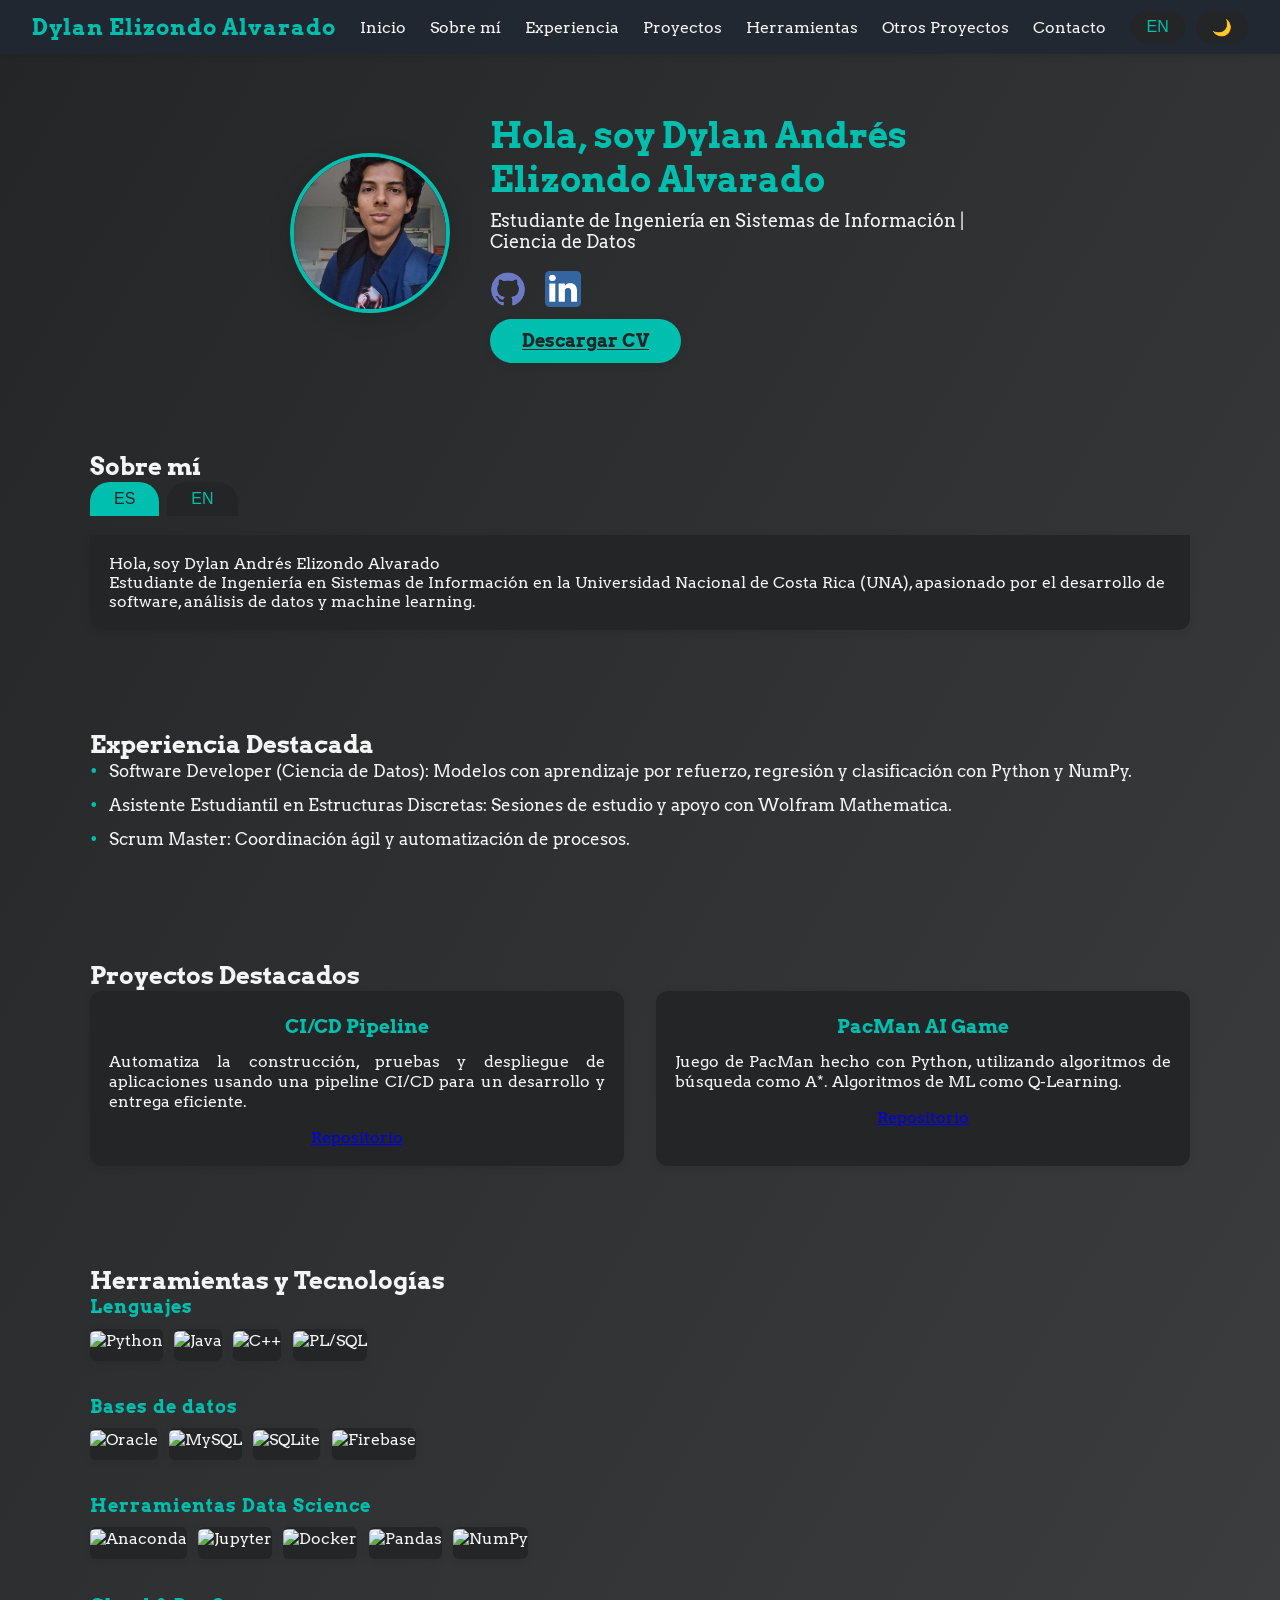
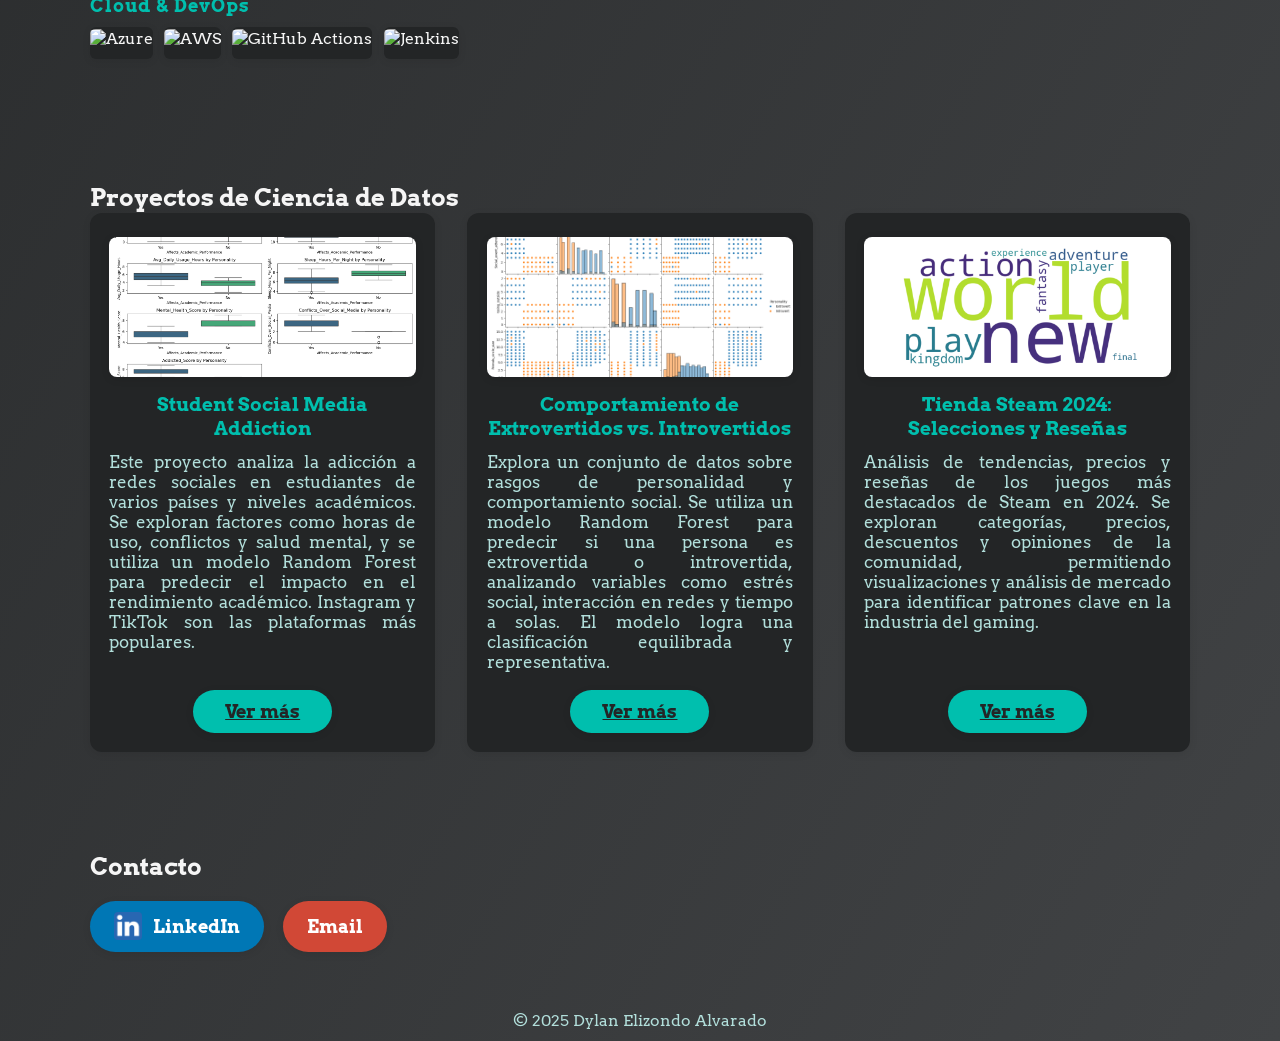
==== page/index.html @ ef10e36e "portafolio DS" ====
<!DOCTYPE html>
<html lang="es">
<head>
  <meta charset="UTF-8">
  <meta name="viewport" content="width=device-width, initial-scale=1.0">
  <title>Dylan Elizondo | Data Science Portfolio</title>
  <link rel="stylesheet" href="./src/styles/styles.css">
  <link rel="icon" type="image/png" href="src/images/pag_icon.png">
  <link href="https://fonts.googleapis.com/css?family=Arvo:400,700&display=swap" rel="stylesheet">
  <!-- Animaciones y modo oscuro -->
</head>
<body>
  <!-- Barra de navegación sticky -->
  <nav class="navbar">
    <div class="navbar__logo">Dylan Elizondo Alvarado</div>
    <button class="navbar__burger" id="navbar-burger" aria-label="Menú"><span></span><span></span><span></span></button>
    <ul class="navbar__links">
      <li><a href="#home" class="nav-link" data-es="Inicio" data-en="Home">Inicio</a></li>
      <li><a href="#about" class="nav-link" data-es="Sobre mí" data-en="About Me">Sobre mí</a></li>
      <li><a href="#experience" class="nav-link" data-es="Experiencia" data-en="Experience">Experiencia</a></li>
      <li><a href="#projects" class="nav-link" data-es="Proyectos" data-en="Projects">Proyectos</a></li>
      <li><a href="#tools" class="nav-link" data-es="Herramientas" data-en="Tools">Herramientas</a></li>
      <li><a href="#more-projects" class="nav-link" data-es="Otros Proyectos" data-en="More Projects">Otros Proyectos</a></li>
      <li><a href="#contact" class="nav-link" data-es="Contacto" data-en="Contact">Contacto</a></li>
    </ul>
    <div class="navbar__actions">
      <button id="lang-toggle" aria-label="Cambiar idioma">EN</button>
      <button id="darkmode-toggle" aria-label="Modo oscuro"><span id="darkmode-icon">🌙</span></button>
    </div>
  </nav>

  <!-- Sección Inicio -->
  <section id="home" class="section home-section">
    <div class="home-content">
      <img src="src/images/photo.jpg" alt="Foto de perfil" class="profile-img">
      <div class="home-text">
        <h1 class="typed-title" data-es="Hola, soy Dylan Andrés Elizondo Alvarado" data-en="Hi, I'm Dylan Andrés Elizondo Alvarado">Hola, soy Dylan Andrés Elizondo Alvarado</h1>
        <p class="subtitle" data-es="Estudiante de Ingeniería en Sistemas de Información | Ciencia de Datos" data-en="Information Systems Engineering Student | Data Science">Estudiante de Ingeniería en Sistemas de Información | Ciencia de Datos</p>
        <div class="social-links">
          <a href="https://github.com/Dylalva" target="_blank"><img src="src/images/github.png" alt="GitHub"></a>
          <a href="https://www.linkedin.com/in/dylan-elizondo-alvarado-148867324" target="_blank"><img src="src/images/linkedin.png" alt="LinkedIn"></a>
        </div>
        <a href="src/CV_Dylan_Elizondo_ES.pdf" id="cv-btn" class="button main-cta" data-es="Descargar CV" data-en="Download CV" download>Descargar CV</a>
      </div>
    </div>
  </section>

  <!-- Sección Sobre mí con tabs multilenguaje -->
  <section id="about" class="section about-section">
    <h2 data-es="Sobre mí" data-en="About Me">Sobre mí</h2>
    <div class="tabs">
      <button class="tab-btn active" data-lang="es">ES</button>
      <button class="tab-btn" data-lang="en">EN</button>
    </div>
    <div class="tab-content">
      <div class="tab-pane active" data-lang="es">
        <p>Hola, soy Dylan Andrés Elizondo Alvarado<br>
        Estudiante de Ingeniería en Sistemas de Información en la Universidad Nacional de Costa Rica (UNA), apasionado por el desarrollo de software, análisis de datos y machine learning.</p>
      </div>
      <div class="tab-pane" data-lang="en">
        <p>Hi, I'm Dylan Andrés Elizondo Alvarado<br>
        Information Systems Engineering student at the National University of Costa Rica (UNA), passionate about software development, data analysis, and machine learning.</p>
      </div>
    </div>
  </section>

  <!-- Sección Experiencia Destacada -->
  <section id="experience" class="section experience-section">
    <h2 data-es="Experiencia Destacada" data-en="Featured Experience">Experiencia Destacada</h2>
    <ul class="experience-list">
      <li data-es="Software Developer (Ciencia de Datos): Modelos con aprendizaje por refuerzo, regresión y clasificación con Python y NumPy." data-en="Software Developer (Data Science focus): Models with reinforcement learning, regression, and classification using Python and NumPy.">Software Developer (Ciencia de Datos): Modelos con aprendizaje por refuerzo, regresión y clasificación con Python y NumPy.</li>
      <li data-es="Asistente Estudiantil en Estructuras Discretas: Sesiones de estudio y apoyo con Wolfram Mathematica." data-en="Student Assistant in Discrete Structures: Study sessions and support with Wolfram Mathematica.">Asistente Estudiantil en Estructuras Discretas: Sesiones de estudio y apoyo con Wolfram Mathematica.</li>
      <li data-es="Scrum Master: Coordinación ágil y automatización de procesos." data-en="Scrum Master: Agile coordination and process automation.">Scrum Master: Coordinación ágil y automatización de procesos.</li>
    </ul>
  </section>

  <!-- Sección Proyectos Destacados -->
  <section id="projects" class="section projects-section">
    <h2 data-es="Proyectos Destacados" data-en="Featured Projects">Proyectos Destacados</h2>
    <div class="projects-grid">
      <div class="project-card">
        <h3>CI/CD Pipeline</h3>
        <p data-es="Automatiza la construcción, pruebas y despliegue de aplicaciones usando una pipeline CI/CD para un desarrollo y entrega eficiente." data-en="Automates building, testing, and deploying applications using a CI/CD pipeline for streamlined development and delivery.">Automatiza la construcción, pruebas y despliegue de aplicaciones usando una pipeline CI/CD para un desarrollo y entrega eficiente.</p>
        <a href="https://github.com/Dylalva/Project-CI-CD-Pipeline" target="_blank">Repositorio</a>
      </div>
      <div class="project-card">
        <h3>PacMan AI Game</h3>
        <p data-es="Juego de PacMan hecho con Python, utilizando algoritmos de búsqueda como A*. Algoritmos de ML como Q-Learning." data-en="PacMan game made with Python, using search algorithms like A*. ML algorithms such as Q-Learning.">Juego de PacMan hecho con Python, utilizando algoritmos de búsqueda como A*. Algoritmos de ML como Q-Learning.</p>
        <a href="https://github.com/Dylalva/PacMan" target="_blank">Repositorio</a>
      </div>
    </div>
  </section>

  <!-- Sección Herramientas y Tecnologías -->
  <section id="tools" class="section tools-section">
    <h2 data-es="Herramientas y Tecnologías" data-en="Tools & Technologies">Herramientas y Tecnologías</h2>
    <div class="tools-icons-grid">
      <div class="tools-group">
        <h3>Lenguajes</h3>
        <div class="badges-row">
          <img src="https://img.shields.io/badge/Python-3776AB?style=for-the-badge&logo=python&logoColor=white" alt="Python">
          <img src="https://img.shields.io/badge/Java-007396?style=for-the-badge&logo=java&logoColor=white" alt="Java">
          <img src="https://img.shields.io/badge/C++-00599C?style=for-the-badge&logo=c%2B%2B&logoColor=white" alt="C++">
          <img src="https://img.shields.io/badge/PL--SQL-003B57?style=for-the-badge&logo=oracle&logoColor=white" alt="PL/SQL">
        </div>
      </div>
      <div class="tools-group">
        <h3>Bases de datos</h3>
        <div class="badges-row">
          <img src="https://img.shields.io/badge/Oracle-F80000?style=for-the-badge&logo=oracle&logoColor=white" alt="Oracle">
          <img src="https://img.shields.io/badge/MySQL-4479A1?style=for-the-badge&logo=mysql&logoColor=white" alt="MySQL">
          <img src="https://img.shields.io/badge/SQLite-003B57?style=for-the-badge&logo=sqlite&logoColor=white" alt="SQLite">
          <img src="https://img.shields.io/badge/Firebase-FFCA28?style=for-the-badge&logo=firebase&logoColor=black" alt="Firebase">
        </div>
      </div>
      <div class="tools-group">
        <h3>Herramientas Data Science</h3>
        <div class="badges-row">
          <img src="https://img.shields.io/badge/Anaconda-44A833?style=for-the-badge&logo=anaconda&logoColor=white" alt="Anaconda">
          <img src="https://img.shields.io/badge/Jupyter-F37626?style=for-the-badge&logo=jupyter&logoColor=white" alt="Jupyter">
          <img src="https://img.shields.io/badge/Docker-2496ED?style=for-the-badge&logo=docker&logoColor=white" alt="Docker">
          <img src="https://img.shields.io/badge/Pandas-150458?style=for-the-badge&logo=pandas&logoColor=white" alt="Pandas">
          <img src="https://img.shields.io/badge/NumPy-013243?style=for-the-badge&logo=numpy&logoColor=white" alt="NumPy">
        </div>
      </div>
      <div class="tools-group">
        <h3>Cloud & DevOps</h3>
        <div class="badges-row">
          <img src="https://img.shields.io/badge/Azure-0078D7?style=for-the-badge&logo=microsoft-azure&logoColor=white" alt="Azure">
          <img src="https://img.shields.io/badge/AWS-232F3E?style=for-the-badge&logo=amazon-aws&logoColor=white" alt="AWS">
          <img src="https://img.shields.io/badge/GitHub_Actions-2088FF?style=for-the-badge&logo=github-actions&logoColor=white" alt="GitHub Actions">
          <img src="https://img.shields.io/badge/Jenkins-D24939?style=for-the-badge&logo=jenkins&logoColor=white" alt="Jenkins">
        </div>
      </div>
    </div>
  </section>

  <!-- Sección Otros Proyectos -->
  <section id="more-projects" class="section more-projects-section">
    <h2 data-es="Proyectos de Ciencia de Datos" data-en="Data Science Projects">Proyectos de Ciencia de Datos</h2>
    <div class="projects-grid">
      <div class="project-card">
        <img src="./figures/Student-Media.png" alt="Student Social Media Addiction" class="project-cover">
        <h3>Student Social Media Addiction</h3>
        <p data-es="Este proyecto analiza la adicción a redes sociales en estudiantes de varios países y niveles académicos. Se exploran factores como horas de uso, conflictos y salud mental, y se utiliza un modelo Random Forest para predecir el impacto en el rendimiento académico. Instagram y TikTok son las plataformas más populares." data-en="This project analyzes social media addiction among students from various countries and academic levels. Factors such as usage hours, conflicts, and mental health are explored, and a Random Forest model is used to predict academic performance impact. Instagram and TikTok are the most popular platforms.">Este proyecto analiza la adicción a redes sociales en estudiantes de varios países y niveles académicos. Se exploran factores como horas de uso, conflictos y salud mental, y se utiliza un modelo Random Forest para predecir el impacto en el rendimiento académico. Instagram y TikTok son las plataformas más populares.</p>
        <a href="./analisis/001-StudentSocialMedia.html" class="button main-cta" data-es="Ver más" data-en="See more">Ver más</a>
      </div>
      <div class="project-card">
        <img src="./figures/Human-Personanility.png" alt="Extrovertidos vs. Introvertidos" class="project-cover">
        <h3>Comportamiento de Extrovertidos vs. Introvertidos</h3>
        <p data-es="Explora un conjunto de datos sobre rasgos de personalidad y comportamiento social. Se utiliza un modelo Random Forest para predecir si una persona es extrovertida o introvertida, analizando variables como estrés social, interacción en redes y tiempo a solas. El modelo logra una clasificación equilibrada y representativa." data-en="Explore a dataset on personality traits and social behavior. A Random Forest model predicts whether a person is extroverted or introverted, analyzing variables such as social stress, network interaction, and time alone. The model achieves balanced and representative classification.">Explora un conjunto de datos sobre rasgos de personalidad y comportamiento social. Se utiliza un modelo Random Forest para predecir si una persona es extrovertida o introvertida, analizando variables como estrés social, interacción en redes y tiempo a solas. El modelo logra una clasificación equilibrada y representativa.</p>
        <a href="./analisis/Human-Personality.html" class="button main-cta" data-es="Ver más" data-en="See more">Ver más</a>
      </div>
      <div class="project-card">
        <img src="./figures/Steam.png" alt="Steam 2024" class="project-cover">
        <h3>Tienda Steam 2024: Selecciones y Reseñas</h3>
        <p data-es="Análisis de tendencias, precios y reseñas de los juegos más destacados de Steam en 2024. Se exploran categorías, precios, descuentos y opiniones de la comunidad, permitiendo visualizaciones y análisis de mercado para identificar patrones clave en la industria del gaming." data-en="Analysis of trends, prices, and reviews of the most prominent Steam games in 2024. Categories, prices, discounts, and community opinions are explored, enabling visualizations and market analysis to identify key patterns in the gaming industry.">Análisis de tendencias, precios y reseñas de los juegos más destacados de Steam en 2024. Se exploran categorías, precios, descuentos y opiniones de la comunidad, permitiendo visualizaciones y análisis de mercado para identificar patrones clave en la industria del gaming.</p>
        <a href="./analisis/Steam-Store.html" class="button main-cta" data-es="Ver más" data-en="See more">Ver más</a>
      </div>
    </div>
  </section>

  <!-- Sección Contacto -->
  <section id="contact" class="section contact-section">
    <h2 data-es="Contacto" data-en="Contact">Contacto</h2>
    <div class="contact-badges">
      <a href="https://www.linkedin.com/in/dylan-elizondo-alvarado-148867324" target="_blank" class="contact-badge linkedin">
        <img src="src/images/linkedin.png" alt="LinkedIn">LinkedIn
      </a>
      <a href="mailto:dylalva1933@gmail.com" class="contact-badge email">
        Email
      </a>
    </div>
  </section>

  <footer class="footer">
    <span>&copy; 2025 Dylan Elizondo Alvarado</span>
  </footer>

  <!-- Scripts para multilenguaje, modo oscuro y animaciones -->
  <script src="index.js"></script>
</body>
</html>
---- page/src/styles/styles.css ----
/*
  styles.css - Estilos modernos, responsive, modo oscuro y animaciones suaves para portafolio profesional
  Autor: Dylan Elizondo
*/

/* Reset y fuentes */
* {
  margin: 0;
  padding: 0;
  box-sizing: border-box;
}
html {
  scroll-behavior: smooth;
}
body {
  font-family: 'Arvo', sans-serif;
  background: linear-gradient(120deg, #232526 0%, #414345 100%);
  color: #f5f5f5;
  min-height: 100vh;
  transition: background 0.5s, color 0.5s;
}

/* --- Modo oscuro --- */
body.darkmode {
  background: linear-gradient(120deg, #18191a 0%, #232526 100%);
  color: #e0e0e0;
}

/* Navbar sticky */
.navbar {
  position: sticky;
  top: 0;
  z-index: 100;
  background: rgba(34, 40, 49, 0.98);
  display: flex;
  align-items: center;
  justify-content: space-between;
  padding: 0.7rem 2rem;
  box-shadow: 0 2px 8px rgba(0,0,0,0.08);
}
.navbar__logo {
  font-weight: bold;
  font-size: 1.4rem;
  letter-spacing: 1px;
  color: #00bfae;
}
.navbar__links {
  display: flex;
  gap: 1.5rem;
  list-style: none;
}
.navbar__links li a {
  color: #f5f5f5;
  text-decoration: none;
  font-weight: 500;
  transition: color 0.2s;
}
.navbar__links li a:hover {
  color: #00bfae;
}
.navbar__actions {
  display: flex;
  gap: 0.7rem;
}
#lang-toggle, #darkmode-toggle {
  background: #232526;
  color: #00bfae;
  border: none;
  border-radius: 50px;
  padding: 0.4rem 1rem;
  font-size: 1rem;
  cursor: pointer;
  transition: background 0.3s, color 0.3s;
}
#lang-toggle:hover, #darkmode-toggle:hover {
  background: #00bfae;
  color: #232526;
}

/* --- Navbar hamburguesa --- */
.navbar__burger {
  display: none;
  flex-direction: column;
  justify-content: center;
  gap: 5px;
  width: 36px;
  height: 36px;
  background: none;
  border: none;
  cursor: pointer;
  z-index: 120;
}
.navbar__burger span {
  display: block;
  height: 4px;
  width: 100%;
  background: #00bfae;
  border-radius: 2px;
  transition: all 0.3s;
}
@media (max-width: 800px) {
  .navbar__links {
    position: fixed;
    top: 0; left: 0; right: 0;
    background: #232526;
    flex-direction: column;
    align-items: flex-start;
    gap: 1.2rem;
    padding: 4.5rem 2rem 2rem 2rem;
    transform: translateY(-120%);
    transition: transform 0.4s cubic-bezier(.77,0,.18,1);
    box-shadow: 0 8px 32px rgba(0,0,0,0.18);
    z-index: 110;
  }
  .navbar__links.open {
    transform: translateY(0);
  }
  .navbar__burger {
    display: flex;
  }
}

/* --- Secciones generales --- */
.section {
  padding: 60px 0 40px 0;
  max-width: 1100px;
  margin: 0 auto;
  opacity: 0;
  transform: translateY(40px);
  transition: opacity 0.7s, transform 0.7s;
}
.section.show {
  opacity: 1;
  transform: translateY(0);
}

/* --- Home --- */
.home-content {
  display: flex;
  flex-wrap: wrap;
  align-items: center;
  gap: 2.5rem;
  justify-content: center;
}
.profile-img {
  width: 160px;
  height: 160px;
  border-radius: 50%;
  object-fit: cover;
  border: 4px solid #00bfae;
  box-shadow: 0 4px 24px rgba(0,0,0,0.15);
}
.home-text {
  max-width: 500px;
}
.typed-title {
  font-size: 2.2rem;
  font-weight: bold;
  color: #00bfae;
  margin-bottom: 0.5rem;
}
.subtitle {
  font-size: 1.1rem;
  margin-bottom: 1.2rem;
}
.social-links {
  display: flex;
  gap: 1.2rem;
  margin-bottom: 1.2rem;
}
.social-links img {
  width: 36px;
  height: 36px;
  filter: grayscale(0.2);
  transition: transform 0.3s, filter 0.3s;
}
.social-links img:hover {
  transform: scale(1.15);
  filter: grayscale(0);
}
.button.main-cta {
  background: #00bfae;
  color: #232526;
  border: none;
  border-radius: 30px;
  padding: 0.7rem 2rem;
  font-size: 1.1rem;
  font-weight: bold;
  cursor: pointer;
  box-shadow: 0 2px 8px rgba(0,0,0,0.08);
  transition: background 0.3s, color 0.3s;
}
.button.main-cta:hover {
  background: #232526;
  color: #00bfae;
  border: 1px solid #00bfae;
}

/* --- Tabs Sobre mí --- */
.tabs {
  display: flex;
  gap: 0.5rem;
  margin-bottom: 1.2rem;
}
.tab-btn {
  background: #232526;
  color: #00bfae;
  border: none;
  border-radius: 20px 20px 0 0;
  padding: 0.5rem 1.5rem;
  font-size: 1rem;
  cursor: pointer;
  transition: background 0.3s, color 0.3s;
}
.tab-btn.active, .tab-btn:hover {
  background: #00bfae;
  color: #232526;
}
.tab-content {
  background: #232526;
  border-radius: 0 0 12px 12px;
  padding: 1.2rem;
  box-shadow: 0 2px 8px rgba(0,0,0,0.08);
}
.tab-pane {
  display: none;
}
.tab-pane.active {
  display: block;
}

/* --- Experiencia --- */
.experience-list {
  list-style: none;
  padding-left: 0;
}
.experience-list li {
  margin-bottom: 0.8rem;
  font-size: 1.08rem;
  padding-left: 1.2rem;
  position: relative;
}
.experience-list li:before {
  content: '•';
  color: #00bfae;
  position: absolute;
  left: 0;
  font-size: 1.2rem;
}

/* --- Proyectos --- */
.projects-grid {
  display: grid;
  grid-template-columns: repeat(auto-fit, minmax(260px, 1fr));
  gap: 2rem;
  align-items: stretch;
}
.project-card {
  background: #232526;
  border-radius: 12px;
  box-shadow: 0 2px 8px rgba(0,0,0,0.08);
  padding: 1.5rem 1.2rem 1.2rem 1.2rem;
  transition: transform 0.3s, box-shadow 0.3s;
  display: flex;
  flex-direction: column;
  align-items: center;
  min-height: unset;
  height: 100%;
}
.project-card:hover {
  transform: translateY(-8px) scale(1.03);
  box-shadow: 0 8px 24px rgba(0,191,174,0.12);
}
.project-card h3 {
  color: #00bfae;
  margin-bottom: 0.7rem;
  text-align: center;
}
.project-card p {
  font-size: 1.02rem;
  margin-bottom: 1.1rem;
  text-align: justify;
}
.project-card .main-cta {
  margin-top: auto;
}
.project-cover {
  width: 100%;
  max-width: 320px;
  height: 140px;
  object-fit: cover;
  border-radius: 8px;
  margin-bottom: 1rem;
  box-shadow: 0 2px 8px rgba(0,0,0,0.10);
}
@media (max-width: 900px) {
  .project-card {
    min-height: unset;
    height: 100%;
  }
  .project-cover {
    height: 110px;
  }
}
@media (max-width: 600px) {
  .project-card {
    min-height: unset;
    height: 100%;
    padding: 1rem 0.5rem 1rem 0.5rem;
  }
  .project-cover {
    height: 80px;
  }
}

/* --- Herramientas --- */
.tools-list {
  list-style: none;
  padding-left: 0;
}
.tools-list li {
  margin-bottom: 0.7rem;
  font-size: 1.05rem;
}

/* --- Herramientas con iconos --- */
.tools-icons-grid {
  display: flex;
  flex-direction: column;
  gap: 2.2rem;
  margin-bottom: 1.5rem;
}
.tool-card {
  display: flex;
  flex-direction: column;
  align-items: center;
  background: #232526;
  border-radius: 10px;
  padding: 1rem 0.5rem 0.7rem 0.5rem;
  box-shadow: 0 2px 8px rgba(0,0,0,0.08);
  transition: transform 0.3s, box-shadow 0.3s;
}
.tool-card img {
  width: 38px;
  height: 38px;
  margin-bottom: 0.5rem;
}
.tool-card span {
  color: #00bfae;
  font-weight: 500;
  font-size: 1rem;
}
.tool-card:hover {
  transform: scale(1.07);
  box-shadow: 0 8px 24px rgba(0,191,174,0.12);
}
.tools-group h3 {
  color: #00bfae;
  margin-bottom: 0.7rem;
  font-size: 1.1rem;
  font-weight: bold;
  letter-spacing: 1px;
}
.badges-row {
  display: flex;
  flex-wrap: wrap;
  gap: 0.7rem;
  align-items: center;
}
.badges-row img {
  height: 32px;
  border-radius: 6px;
  box-shadow: 0 2px 8px rgba(0,0,0,0.08);
  background: #232526;
  padding: 2px 0;
  transition: transform 0.2s;
}
.badges-row img:hover {
  transform: scale(1.08);
  filter: brightness(1.1);
}
@media (max-width: 600px) {
  .badges-row {
    gap: 0.4rem;
  }
  .badges-row img {
    height: 26px;
  }
}

/* --- Otros Proyectos --- */
.more-projects-section p {
  font-size: 1.05rem;
  color: #b2dfdb;
}

/* --- Contacto --- */
.contact-list {
  list-style: none;
  padding-left: 0;
}
.contact-list li {
  margin-bottom: 0.7rem;
  font-size: 1.08rem;
}
.contact-list a {
  color: #00bfae;
  text-decoration: underline;
  font-weight: bold;
}

/* --- Contacto badges --- */
.contact-badges {
  display: flex;
  gap: 1.2rem;
  flex-wrap: wrap;
  margin-top: 1.2rem;
}
.contact-badge {
  display: flex;
  align-items: center;
  gap: 0.7rem;
  background: #232526;
  color: #fff;
  border-radius: 30px;
  padding: 0.7rem 1.5rem;
  font-size: 1.1rem;
  font-weight: bold;
  text-decoration: none;
  box-shadow: 0 2px 8px rgba(0,0,0,0.08);
  transition: background 0.3s, color 0.3s, transform 0.3s;
}
.contact-badge img {
  width: 28px;
  height: 28px;
}
.contact-badge.linkedin {
  background: #0077B5;
  color: #fff;
}
.contact-badge.email {
  background: #D14836;
  color: #fff;
}
.contact-badge:hover {
  transform: scale(1.07);
  filter: brightness(1.1);
}

/* --- Footer --- */
.footer {
  text-align: center;
  padding: 1.2rem 0 0.7rem 0;
  background: transparent;
  color: #b2dfdb;
  font-size: 1rem;
}

/* --- Responsive --- */
@media (max-width: 900px) {
  .section {
    padding: 40px 2vw 30px 2vw;
  }
  .home-content {
    flex-direction: column;
    gap: 1.5rem;
  }
}
@media (max-width: 600px) {
  .navbar {
    flex-direction: column;
    padding: 0.5rem 1rem;
    gap: 0.5rem;
  }
  .navbar__links {
    flex-direction: column;
    gap: 0.5rem;
    align-items: flex-start;
  }
  .profile-img {
    width: 110px;
    height: 110px;
  }
  .typed-title {
    font-size: 1.3rem;
  }
  .section {
    padding: 30px 1vw 20px 1vw;
  }
}
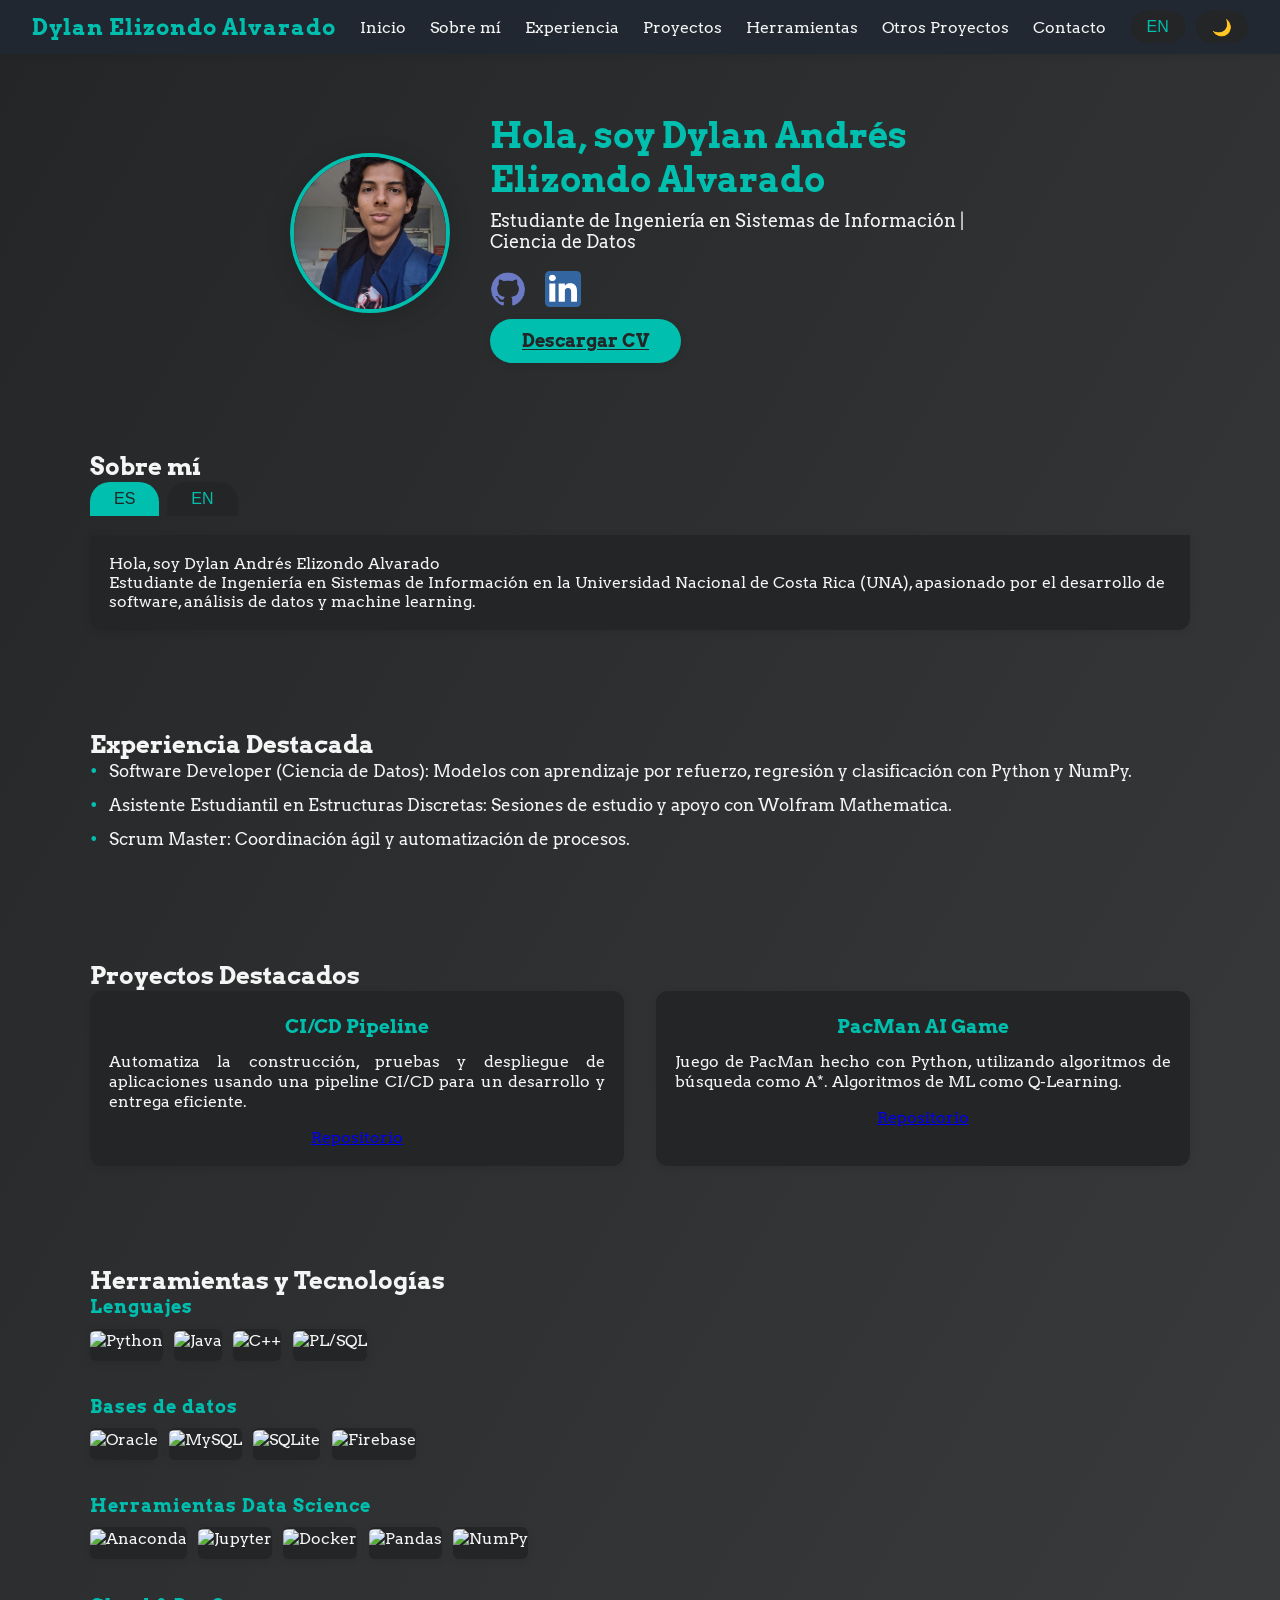
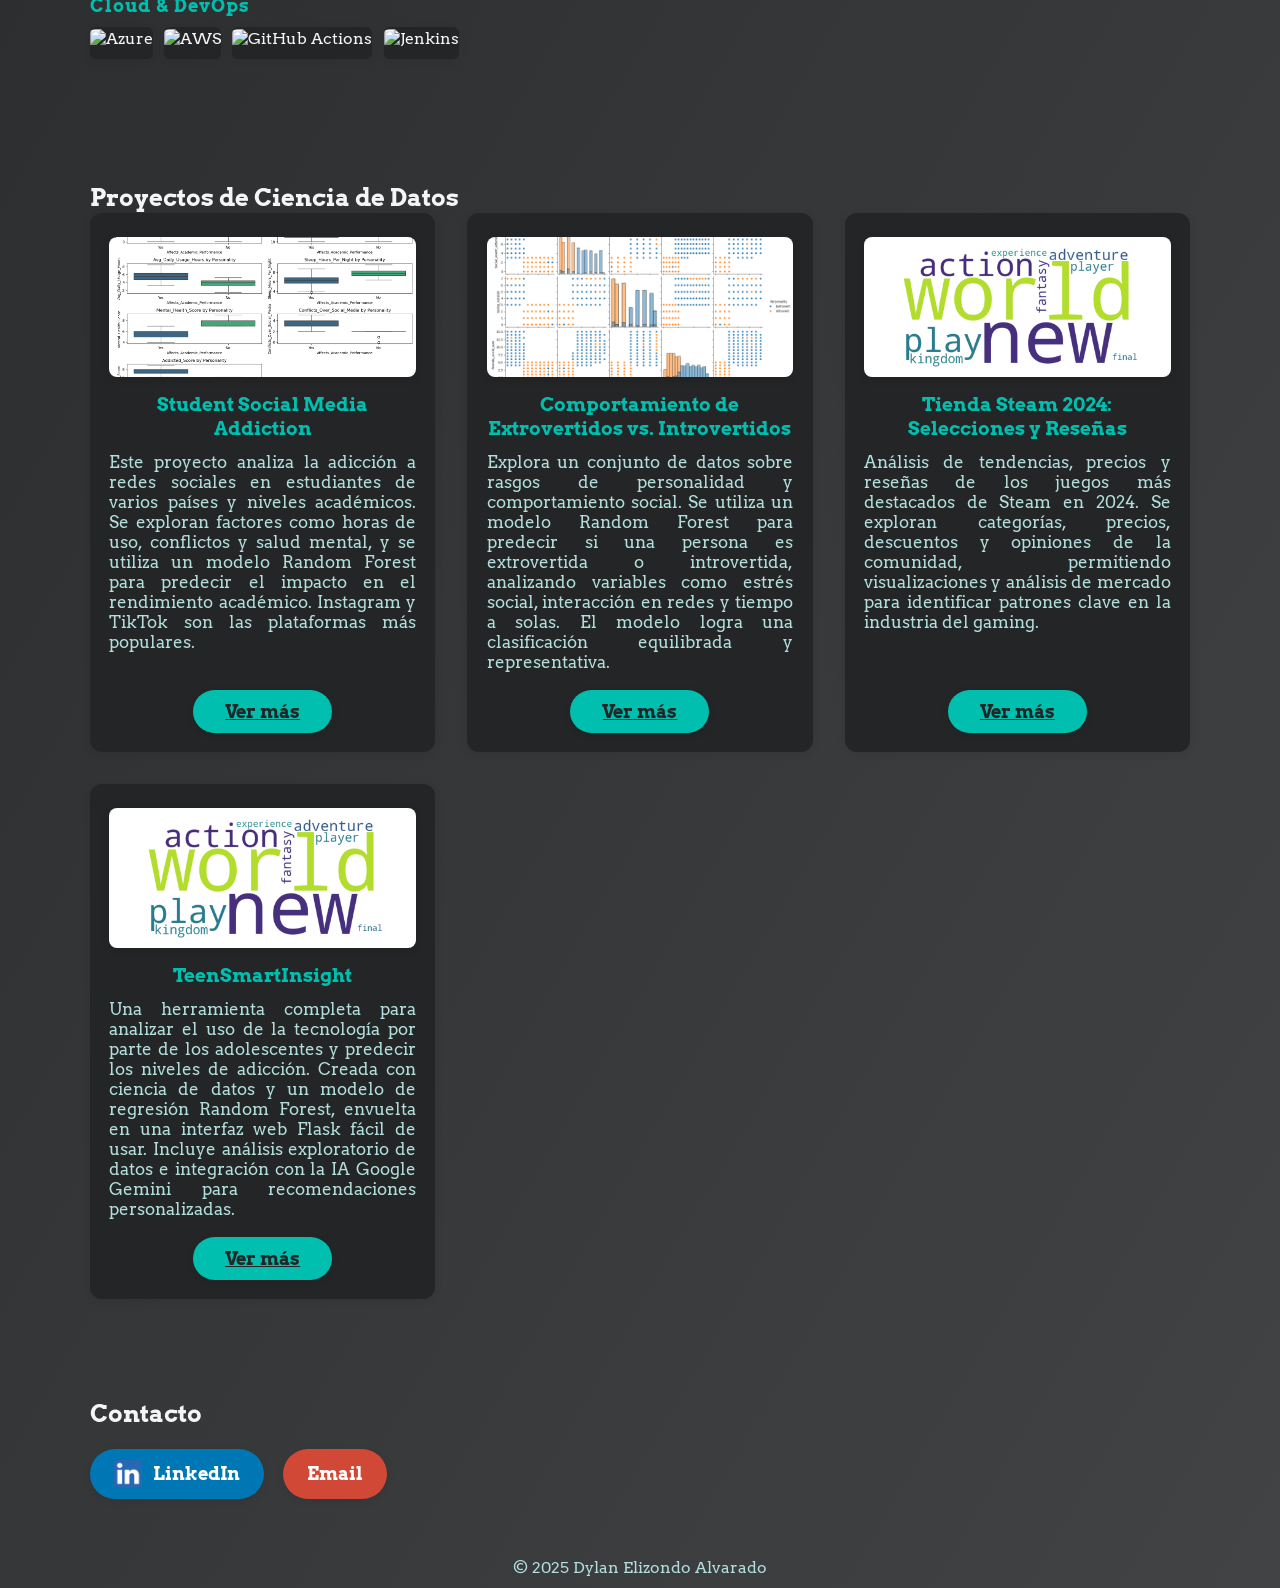
==== commit 904c910a: "add project TeenSmartInsight" ====
--- a/page/index.html
+++ b/page/index.html
@@ -40,7 +40,7 @@
           <a href="https://github.com/Dylalva" target="_blank"><img src="src/images/github.png" alt="GitHub"></a>
           <a href="https://www.linkedin.com/in/dylan-elizondo-alvarado-148867324" target="_blank"><img src="src/images/linkedin.png" alt="LinkedIn"></a>
         </div>
-        <a href="src/CV_Dylan_Elizondo_ES.pdf" id="cv-btn" class="button main-cta" data-es="Descargar CV" data-en="Download CV" download>Descargar CV</a>
+        <a href="./Resume/DYLAN_ELIZONDO_ALVARADO_CV_ESP.pdf" id="cv-btn" class="button main-cta" data-es="Descargar CV" data-en="Download CV" download>Descargar CV</a>
       </div>
     </div>
   </section>
@@ -157,6 +157,14 @@
         <p data-es="Análisis de tendencias, precios y reseñas de los juegos más destacados de Steam en 2024. Se exploran categorías, precios, descuentos y opiniones de la comunidad, permitiendo visualizaciones y análisis de mercado para identificar patrones clave en la industria del gaming." data-en="Analysis of trends, prices, and reviews of the most prominent Steam games in 2024. Categories, prices, discounts, and community opinions are explored, enabling visualizations and market analysis to identify key patterns in the gaming industry.">Análisis de tendencias, precios y reseñas de los juegos más destacados de Steam en 2024. Se exploran categorías, precios, descuentos y opiniones de la comunidad, permitiendo visualizaciones y análisis de mercado para identificar patrones clave en la industria del gaming.</p>
         <a href="./analisis/Steam-Store.html" class="button main-cta" data-es="Ver más" data-en="See more">Ver más</a>
       </div>
+      <div class="project-card">
+        <img src="./figures/Steam.png" alt="Steam 2024" class="project-cover">
+        <h3>TeenSmartInsight</h3>
+        <p data-es="Una herramienta completa para analizar el uso de la tecnología por parte de los adolescentes y predecir los niveles de adicción. Creada con ciencia de datos y un modelo de regresión Random Forest, envuelta en una interfaz web Flask fácil de usar. Incluye análisis exploratorio de datos e integración con la IA Google Gemini para recomendaciones personalizadas." 
+        data-en="A comprehensive tool to analyze adolescent technology usage and predict addiction levels. Built with data science and a Random Forest regression model, wrapped in a user-friendly Flask web interface. Includes exploratory data analysis and Google Gemini AI integration for personalized recommendations. ">
+        Una herramienta completa para analizar el uso de la tecnología por parte de los adolescentes y predecir los niveles de adicción. Creada con ciencia de datos y un modelo de regresión Random Forest, envuelta en una interfaz web Flask fácil de usar. Incluye análisis exploratorio de datos e integración con la IA Google Gemini para recomendaciones personalizadas.</p>
+        <a href="https://github.com/Dylalva/TeenSmartInsight" class="button main-cta" data-es="Ver más" data-en="See more">Ver más</a>
+      </div>
     </div>
   </section>
 
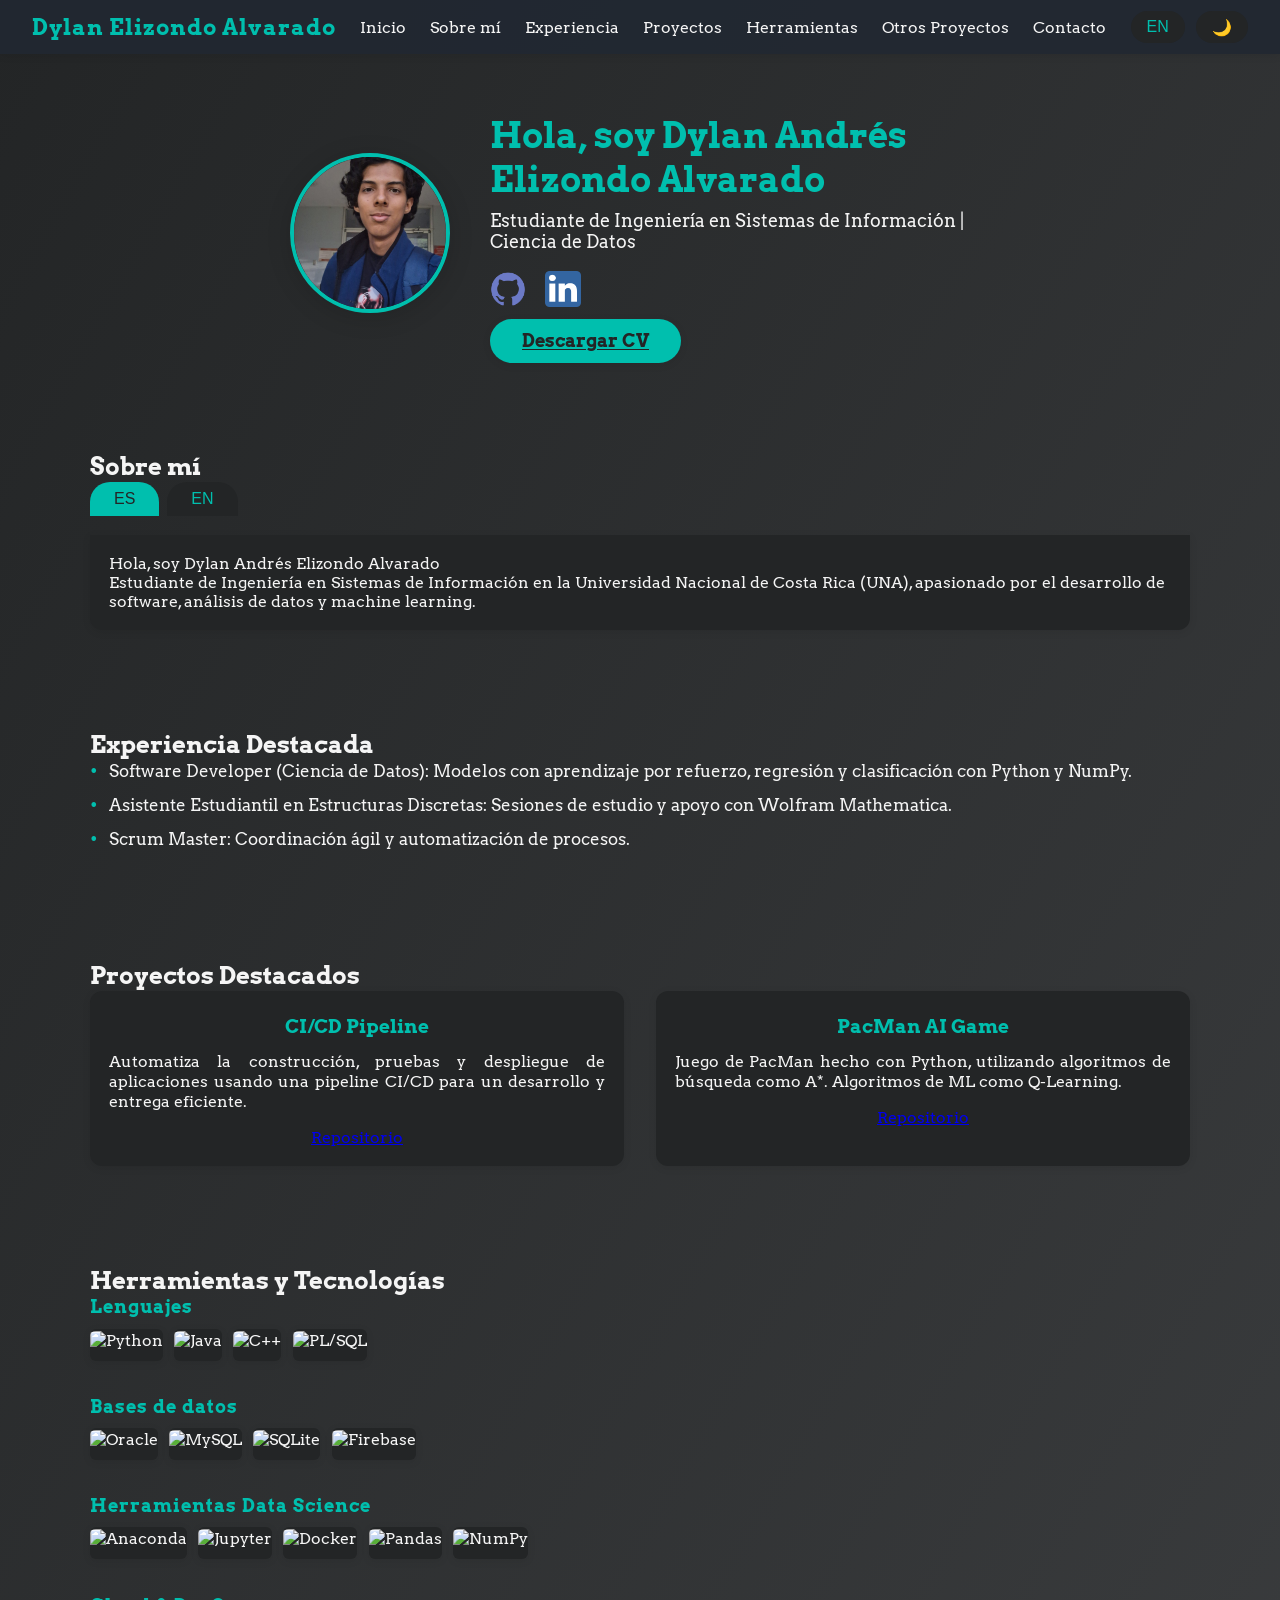
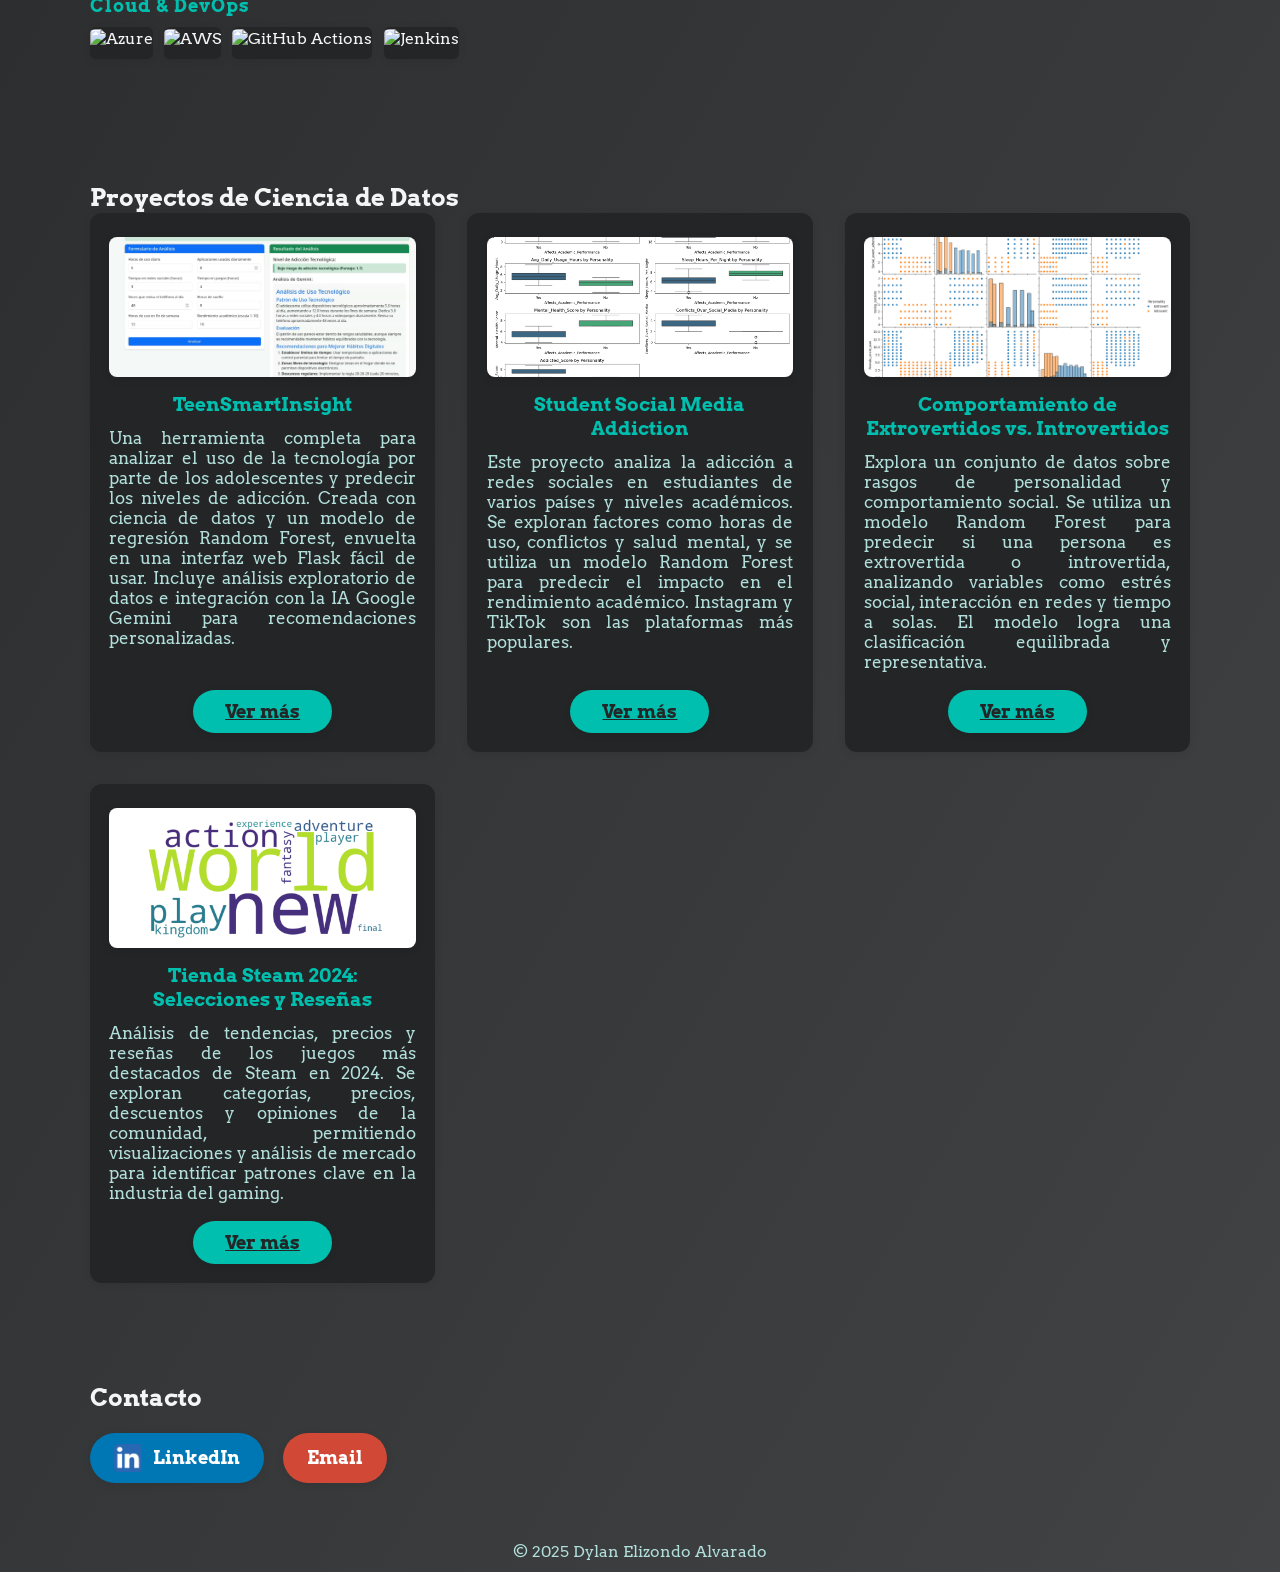
==== commit 8d8b2618: "add image project TeenSmartInsight" ====
--- a/page/index.html
+++ b/page/index.html
@@ -140,6 +140,14 @@
     <h2 data-es="Proyectos de Ciencia de Datos" data-en="Data Science Projects">Proyectos de Ciencia de Datos</h2>
     <div class="projects-grid">
       <div class="project-card">
+        <img src="./figures/TeenSmartInsight.png" alt="Teen Smart Insight" class="project-cover">
+        <h3>TeenSmartInsight</h3>
+        <p data-es="Una herramienta completa para analizar el uso de la tecnología por parte de los adolescentes y predecir los niveles de adicción. Creada con ciencia de datos y un modelo de regresión Random Forest, envuelta en una interfaz web Flask fácil de usar. Incluye análisis exploratorio de datos e integración con la IA Google Gemini para recomendaciones personalizadas." 
+        data-en="A comprehensive tool to analyze adolescent technology usage and predict addiction levels. Built with data science and a Random Forest regression model, wrapped in a user-friendly Flask web interface. Includes exploratory data analysis and Google Gemini AI integration for personalized recommendations. ">
+        Una herramienta completa para analizar el uso de la tecnología por parte de los adolescentes y predecir los niveles de adicción. Creada con ciencia de datos y un modelo de regresión Random Forest, envuelta en una interfaz web Flask fácil de usar. Incluye análisis exploratorio de datos e integración con la IA Google Gemini para recomendaciones personalizadas.</p>
+        <a href="https://github.com/Dylalva/TeenSmartInsight" class="button main-cta" data-es="Ver más" data-en="See more">Ver más</a>
+      </div>
+      <div class="project-card">
         <img src="./figures/Student-Media.png" alt="Student Social Media Addiction" class="project-cover">
         <h3>Student Social Media Addiction</h3>
         <p data-es="Este proyecto analiza la adicción a redes sociales en estudiantes de varios países y niveles académicos. Se exploran factores como horas de uso, conflictos y salud mental, y se utiliza un modelo Random Forest para predecir el impacto en el rendimiento académico. Instagram y TikTok son las plataformas más populares." data-en="This project analyzes social media addiction among students from various countries and academic levels. Factors such as usage hours, conflicts, and mental health are explored, and a Random Forest model is used to predict academic performance impact. Instagram and TikTok are the most popular platforms.">Este proyecto analiza la adicción a redes sociales en estudiantes de varios países y niveles académicos. Se exploran factores como horas de uso, conflictos y salud mental, y se utiliza un modelo Random Forest para predecir el impacto en el rendimiento académico. Instagram y TikTok son las plataformas más populares.</p>
@@ -156,14 +164,6 @@
         <h3>Tienda Steam 2024: Selecciones y Reseñas</h3>
         <p data-es="Análisis de tendencias, precios y reseñas de los juegos más destacados de Steam en 2024. Se exploran categorías, precios, descuentos y opiniones de la comunidad, permitiendo visualizaciones y análisis de mercado para identificar patrones clave en la industria del gaming." data-en="Analysis of trends, prices, and reviews of the most prominent Steam games in 2024. Categories, prices, discounts, and community opinions are explored, enabling visualizations and market analysis to identify key patterns in the gaming industry.">Análisis de tendencias, precios y reseñas de los juegos más destacados de Steam en 2024. Se exploran categorías, precios, descuentos y opiniones de la comunidad, permitiendo visualizaciones y análisis de mercado para identificar patrones clave en la industria del gaming.</p>
         <a href="./analisis/Steam-Store.html" class="button main-cta" data-es="Ver más" data-en="See more">Ver más</a>
-      </div>
-      <div class="project-card">
-        <img src="./figures/Steam.png" alt="Steam 2024" class="project-cover">
-        <h3>TeenSmartInsight</h3>
-        <p data-es="Una herramienta completa para analizar el uso de la tecnología por parte de los adolescentes y predecir los niveles de adicción. Creada con ciencia de datos y un modelo de regresión Random Forest, envuelta en una interfaz web Flask fácil de usar. Incluye análisis exploratorio de datos e integración con la IA Google Gemini para recomendaciones personalizadas." 
-        data-en="A comprehensive tool to analyze adolescent technology usage and predict addiction levels. Built with data science and a Random Forest regression model, wrapped in a user-friendly Flask web interface. Includes exploratory data analysis and Google Gemini AI integration for personalized recommendations. ">
-        Una herramienta completa para analizar el uso de la tecnología por parte de los adolescentes y predecir los niveles de adicción. Creada con ciencia de datos y un modelo de regresión Random Forest, envuelta en una interfaz web Flask fácil de usar. Incluye análisis exploratorio de datos e integración con la IA Google Gemini para recomendaciones personalizadas.</p>
-        <a href="https://github.com/Dylalva/TeenSmartInsight" class="button main-cta" data-es="Ver más" data-en="See more">Ver más</a>
       </div>
     </div>
   </section>
